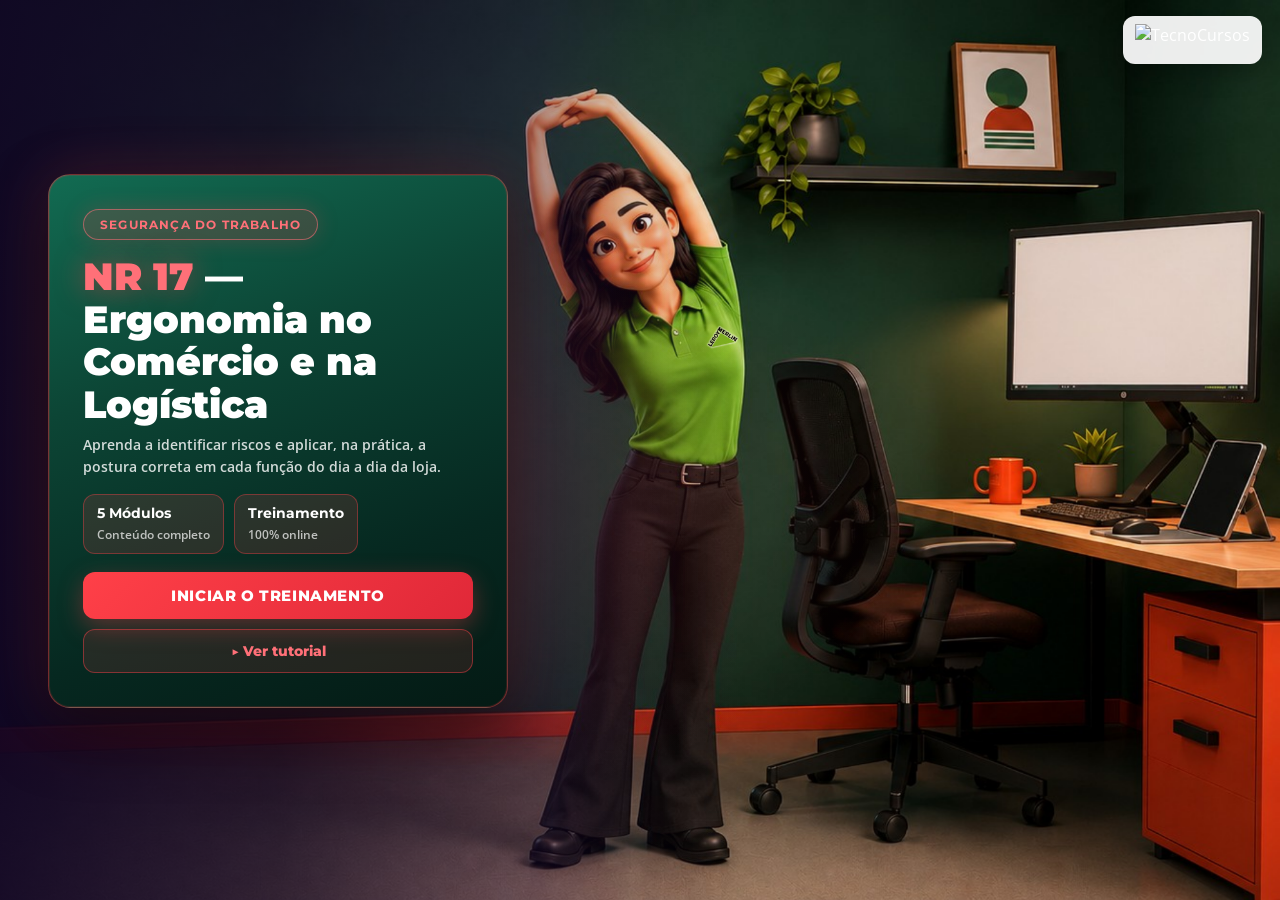
==== abrir-sessao-aprender.html @ d4b1abb3 "Add NR 17 Sessao Aprender quiz experience. HTML session with cover, modules, video embeds, and green" ====
<!DOCTYPE html>
<html lang="pt-BR">
<head>
  <meta charset="UTF-8">
  <meta http-equiv="refresh" content="0; url=sessao-aprender.html">
  <title>Abrir Sessão Aprender NR 17</title>
</head>
<body>
  <p style="font-family:sans-serif;padding:24px">
    Abrindo a sessão…
    <a href="sessao-aprender.html">Clique aqui se não abrir</a>
  </p>
</body>
</html>
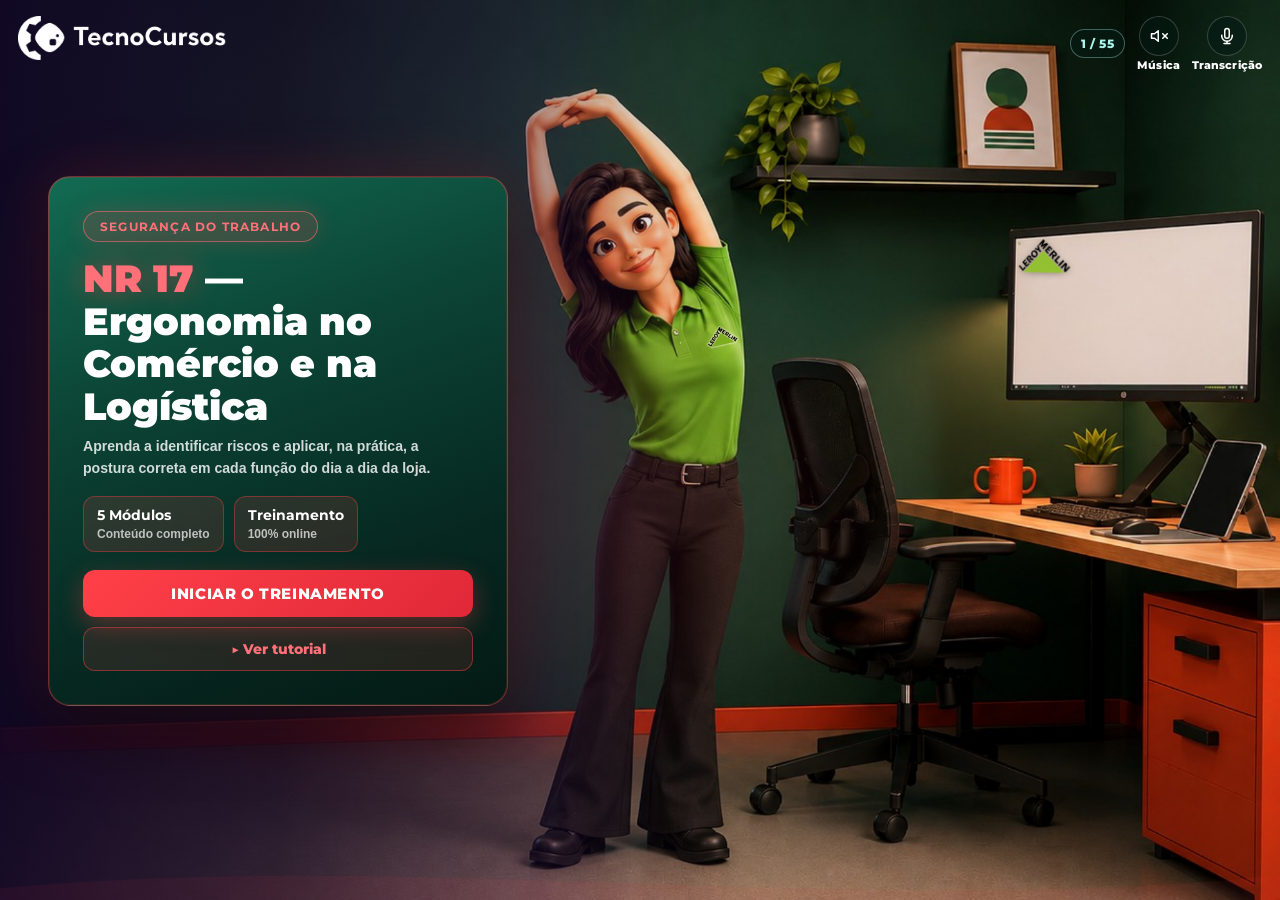
==== commit e2553257: "Narrate every screen, keeping quiz answers out of the audio Narration was limited to a handful of pa" ====
--- a/abrir-sessao-aprender.html
+++ b/abrir-sessao-aprender.html
@@ -3,7 +3,7 @@
 <head>
   <meta charset="UTF-8">
   <meta http-equiv="refresh" content="0; url=sessao-aprender.html">
-  <title>Abrir Sessão Aprender NR 17</title>
+  <title>Abrir a Trilha da Ergonomia — NR 17</title>
 </head>
 <body>
   <p style="font-family:sans-serif;padding:24px">
